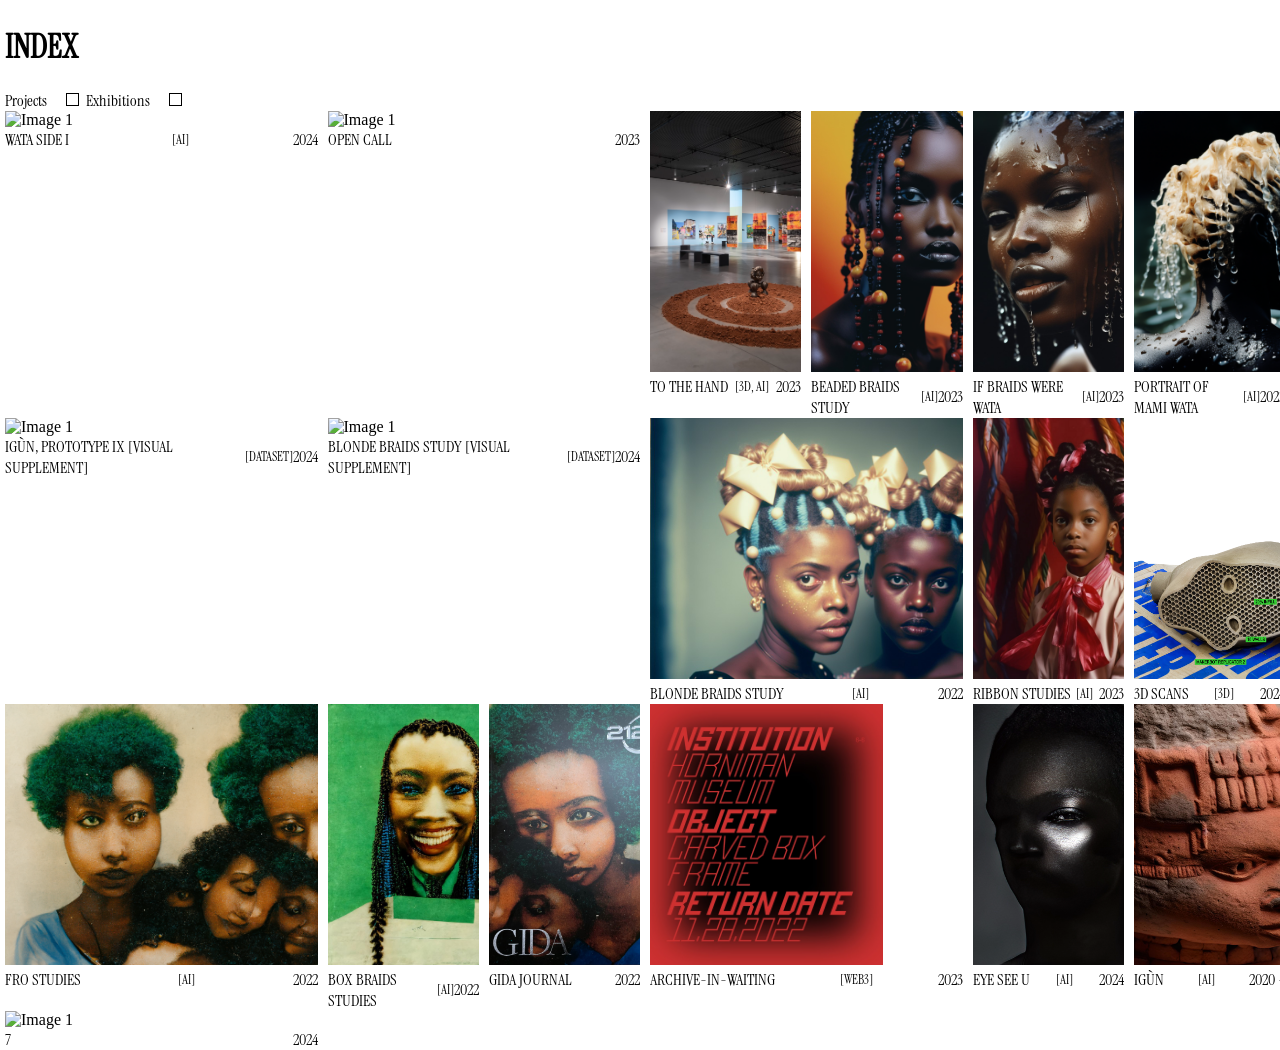
==== archive.html @ b1f9352c "v" ====
<!DOCTYPE html>
<html lang="en">
<head>
    <meta charset="UTF-8" />
    <meta name="viewport" content="width=device-width, initial-scale=1.0" />
    <title>Minne Atairu: Index</title>
    <link
        href="https://cdn.jsdelivr.net/npm/tailwindcss@2.2.19/dist/tailwind.min.css"
        rel="stylesheet"
    />
    <link href="https://fonts.googleapis.com/css2?family=Instrument+Serif&display=swap" rel="stylesheet">
    <link rel="stylesheet" href="style.css">
    <style>
        .index-container {
            display: grid;
            grid-template-columns: repeat(8, 1fr); /* 4 columns */
            column-gap: 10px;

        }
        .index-item {
        overflow: hidden; /* Ensures content does not spill out */
   
    }

    .index-item img {
        max-height: 100%; /* Ensure the image's maximum height is the item height */
        object-fit: cover;         height: 29vh; /* Set height of each item */

    }

    </style>
</head>
<body>
<h1>INDEX</h1>
<!-- Radio buttons for choosing between "Images" and "Text" -->
<div class="radio-container">
    <label for="projects">Projects</label>
    <input type="radio" id="images" name="displayType" value="images">
    <label for="exhibitions">Exhibitions</label>
    <input type="radio" id="text" name="displayType" value="text">
</div>

<div class="index-container">



        <div class="index-item landscape"  data-type="images">
            <img src="media/wata.gif" alt="Image 1" class="landscape">
            <div class="caption">WATA SIDE I <sup>[AI]</sup>
                <span class="year">2024</span>
              </div>        </div>


              <div class="index-item landscape"  data-type="text">
                <img src="exhibitions/open-call.jpg" alt="Image 1">
                <div class="caption">OPEN CALL 
                    <span class="year">2023</span>
                  </div>        </div>


        <div class="index-item portrait"  data-type="text">
            <img src="media/hand.png" alt="Image 1">
            <div class="caption">TO THE HAND  <sup>[3D, AI]</sup>
                <span class="year">2023</span>
              </div>        </div>

              <div class="index-item portrait"  data-type="text">
                <img src="media/beads.jpg" alt="Image 1" class="portrait">
                <div class="caption">BEADED BRAIDS STUDY  <sup>[AI]</sup>
                    <span class="year">2023</span>
                  </div>
            </div>

        <div class="index-item portrait"  data-type="images">
            <img src="media/watabraids.png" alt="Image 1" >
            <div class="caption">IF BRAIDS WERE WATA  <sup>[AI]</sup>
                <span class="year">2023</span>
              </div>        </div>


        <div class="index-item portrait"  data-type="text">
            <img src="media/mami.png" alt="Image 1" >
            <div class="caption">PORTRAIT OF MAMI WATA  <sup>[AI]</sup>
                <span class="year">2023</span>
              </div>        </div>

     


              <div class="index-item landscape"  data-type="text">
                <img src="archive-images/blonde-info.png" alt="Image 1" >
                <div class="caption">IGÙN, PROTOTYPE IX [VISUAL SUPPLEMENT] <sup>[DATASET]</sup>
                    <span class="year">2024</span>
                  </div>        </div>
    
        <div class="index-item landscape"  data-type="text">
            <img src="archive-images/blonde-info.png" alt="Image 1" >
            <div class="caption">BLONDE BRAIDS STUDY [VISUAL SUPPLEMENT]  <sup>[DATASET]</sup>
                <span class="year">2024</span>
              </div>        </div>


              <div class="index-item landscape"  data-type="text" >
                <img src="archive-images/blonde-braids.jpeg" alt="Image 1">
                <div class="caption">BLONDE BRAIDS STUDY  <sup>[AI]</sup>
                    <span class="year">2022</span>
                  </div>
            </div>
    

            <div class="index-item portrait"  data-type="images">
              <img src="media/ribbon.jpg" alt="Image 1" >
              <div class="caption">RIBBON STUDIES  <sup>[AI]</sup>
                  <span class="year">2023</span>
                </div>        </div>

            <div class="index-item portrait"  data-type="images" >
                <img src="media/bronzeprint.png" alt="Image 1">
                <div class="caption">3D SCANS  <sup>[3D]</sup>
                    <span class="year">2024</span>
                  </div>        </div>
  
    
            <div class="index-item landscape"  data-type="images" >
                <img src="archive-images/fro-hair.png" alt="Image 1">
                <div class="caption">FRO STUDIES  <sup>[AI]</sup>
                    <span class="year">2022</span>
                  </div>        </div>
    
    
            <div class="index-item portrait"  data-type="text" >
                <img src="media/box-braids.jpg" alt="Image 1">
                <div class="caption">BOX BRAIDS STUDIES <sup>[AI]</sup>
                    <span class="year">2022</span>
                  </div>        </div>
    
            <div class="index-item portrait"  data-type="images" >
                <img src="archive-images/gida.png" alt="Image 1">
                <div class="caption">GIDA JOURNAL 
                    <span class="year">2022</span>
                  </div>        </div>
    
    
      

                  <div class="index-item landscape"  data-type="images">
                    <img src="media/memoir.jpg" alt="Image 1">
                    <div class="caption">ARCHIVE-IN-WAITING <sup>[WEB3]</sup>
                        <span class="year">2023</span>
                      </div>        </div>
        
        
                <div class="index-item"  data-type="text" >
                    <img src="media/eye-see.png" alt="Image 1">
                    <div class="caption">EYE SEE U <sup>[AI]</sup>
                        <span class="year">2024</span>
                      </div>        </div>
        
                <div class="index-item"  data-type="images" >
                    <img src="media/igun.jpg" alt="Image 1">
                    <div class="caption">IGÙN <sup>[AI]</sup>
                        <span class="year">2020 - </span>
                      </div>        </div>
        
        
                <div class="index-item landscape"  data-type="text">
                    <img src="exhibitions/vermont.jpg" alt="Image 1" >
                    <div class="caption">7
                        <span class="year">2024</span>
                      </div>        </div>

</div>


</div>
<script type="text/javascript" src="main.js"></script>
</body>
</html>
---- style.css ----
body,
html {
  margin: 0;
  padding: 0;
  width: 100%;
  height: 100%;

}

body {
  padding: 5px;
}

.carousel-container {
  display: flex;
  align-items: center;
  justify-content: center;
  width: 100%;
  height: 100%;
}
.portrait {
  grid-column: span 1;
}

.landscape {
  grid-column: span 2;
}

.sort-arrow {
  display: inline-block;
  transform: rotate(0deg);
  /* Default state pointing down */
  transition: transform 0.3s ease-in-out;
}
.carousel-item a {    height: 100%;
  /* padding: 11px; */
  display: flex;
  flex-direction: column;}

.sort-arrow.up {
  transform: rotate(180deg);
  /* Flipped state pointing up */
}

div#yearTitle.grid-title {
  text-align: right;
}

div#eventTitle.grid-title,
div#hostTitle.grid-title,
div#yearTitle.grid-title {
  cursor: pointer;
}

.artwork-container {
  display: grid;
  gap: 10px;
  font-family: 'Instrument Serif', serif;
  grid-template-columns: 2fr 0.5fr 0.5fr;
  margin-bottom: 5px;
}

.event-container {
  display: grid;
  gap: 10px;
  font-family: 'Instrument Serif', serif;
  grid-template-columns: 2fr 0.5fr 0.5fr;
  margin-bottom: 5px;
}

.event-header {
  margin-bottom: 10px;
}

button {
  line-height: 0;
}

.carousel {
  display: flex;
  overflow: hidden;
  width: 100%;
}

.carousel-item {
  flex: 0 0 33.33%;
  padding: 5px;
  display: flex;
  flex-direction: column;
}

.carousel-item img {
  width: 100%;
  height: 100%;
  object-fit: cover;
}

.carousel-button {
  border: none;
  cursor: pointer;
  font-family: 'Instrument Serif', serif;
  position: absolute;
  bottom: 10px;
}

.carousel-button.prev {
  left: 5px;

}

.carousel-button.next {
  right: 5px;

}

.biocontainer {
  margin: 0 auto;
  display: grid;
  grid-template-columns: repeat(3, 1fr);
  grid-gap: 20px;
}




.biocolumn {
  flex-basis: calc(33.33% - 20px);
  margin: 10px;

}



.caption-text sup {
  top: 10px;
  padding-left: 5px;
  vertical-align: top; /* Aligns sup tag with the baseline of the text */

}

.caption {

  font-family: 'Instrument Serif', serif;
  display: flex;
  justify-content: space-between;
  align-items: center;

}

.caption-text {
  display: flex;
}



@media screen and (max-width: 768px) {

  /* Adjust the max-width as needed */
  .carousel-item {
    flex: 0 0 100%;
  }

  .index-container {
    grid-template-columns: repeat(2, 1fr) !important;
  }

  .event-header {
    display: none;
  }

  .biocontainer {
    grid-template-columns: 1fr;
  }



}

.menu-header {
  display: flex;
  justify-content: space-between;
  align-items: center;
  padding: 0 5px;
}

.menu-header a {
  text-decoration: none;
  color: #000;
  /* Example text color */
  font-size: 16px;
  font-family: 'Instrument Serif', serif;

}


H1,
p {
  font-family: 'Instrument Serif', serif;
}


.radio-container label {
  gap: 10px;
  font-family: 'Instrument Serif', serif;
  margin-right: 10px;
}

/* Style square radio buttons */
input[type="radio"] {
  -webkit-appearance: none;
  -moz-appearance: none;
  appearance: none;
  width: 13px;
  /* Set the width and height to create a square */
  height: 13px;
  border: 1px solid #000;
  /* Add a border for the square shape */
  border-radius: 0;
  /* Remove border radius to make it square */
  outline: none;
}

.upcoming {
  background: lime
}

/* Style radio button when checked */
input[type="radio"]:checked {
  background-color: #000;
  /* Change the background color when checked */
}


.artwork-container:hover {
  border-bottom: 1px solid #000;
  /* Adjust the color and size as needed */
}

.grid-header {
  display: contents;
  /* This ensures the header aligns with the grid */
}
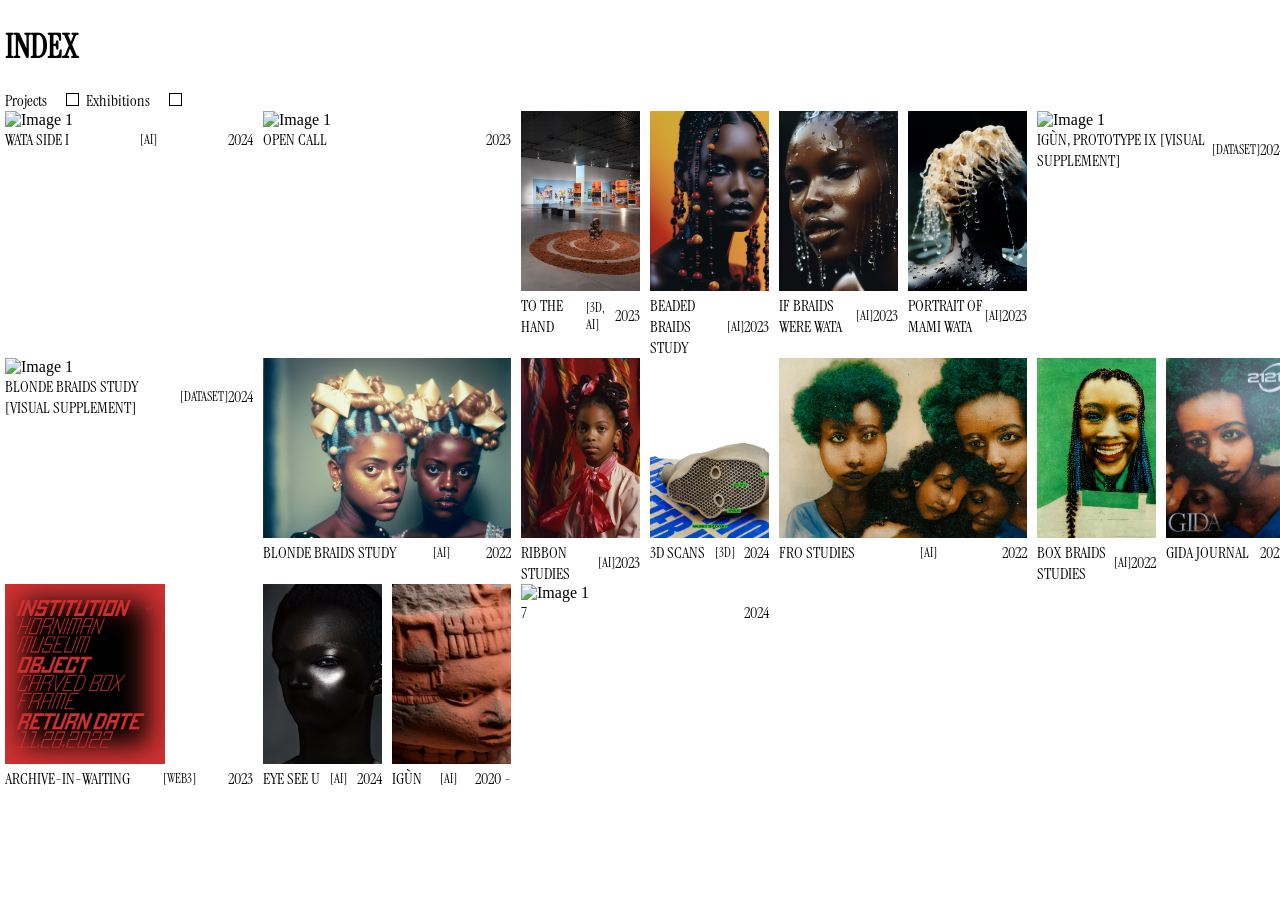
==== commit 71018a8d: "V" ====
--- a/archive.html
+++ b/archive.html
@@ -13,7 +13,7 @@
     <style>
         .index-container {
             display: grid;
-            grid-template-columns: repeat(8, 1fr); /* 4 columns */
+            grid-template-columns: repeat(10, 1fr); /* 4 columns */
             column-gap: 10px;
 
         }
@@ -24,7 +24,7 @@
 
     .index-item img {
         max-height: 100%; /* Ensure the image's maximum height is the item height */
-        object-fit: cover;         height: 29vh; /* Set height of each item */
+        object-fit: cover;         height: 20vh; /* Set height of each item */
 
     }
 
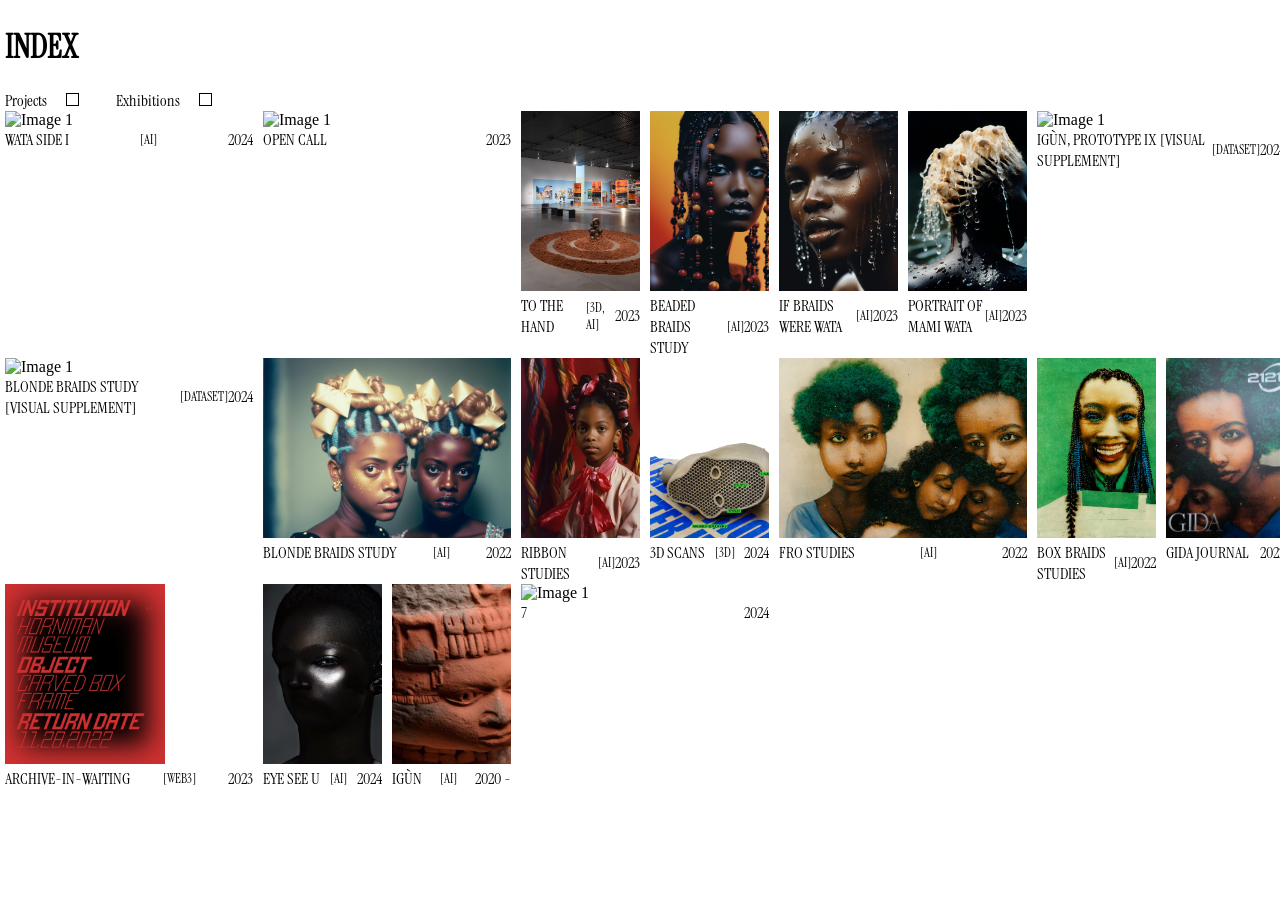
==== commit c3116647: "c" ====
--- a/archive.html
+++ b/archive.html
@@ -3,7 +3,7 @@
 <head>
     <meta charset="UTF-8" />
     <meta name="viewport" content="width=device-width, initial-scale=1.0" />
-    <title>Minne Atairu: Index</title>
+    <title>Minne Atairu: Archive</title>
     <link
         href="https://cdn.jsdelivr.net/npm/tailwindcss@2.2.19/dist/tailwind.min.css"
         rel="stylesheet"
@@ -36,7 +36,7 @@
 <div class="radio-container">
     <label for="projects">Projects</label>
     <input type="radio" id="images" name="displayType" value="images">
-    <label for="exhibitions">Exhibitions</label>
+    <label class="exhibitions-label" for="exhibitions">Exhibitions</label>
     <input type="radio" id="text" name="displayType" value="text">
 </div>
 
--- a/style.css
+++ b/style.css
@@ -11,6 +11,8 @@
   padding: 5px;
 }
 
+.exhibitions-label {margin-left: 30px;}
+
 .carousel-container {
   display: flex;
   align-items: center;
@@ -18,10 +20,11 @@
   width: 100%;
   height: 100%;
 }
+a{color: #000;}
 .portrait {
   grid-column: span 1;
 }
-
+.biotitle {margin-top: 40px;}
 .landscape {
   grid-column: span 2;
 }
@@ -116,7 +119,7 @@
 .biocontainer {
   margin: 0 auto;
   display: grid;
-  grid-template-columns: repeat(3, 1fr);
+  grid-template-columns: 2fr 1fr 1fr;
   grid-gap: 20px;
 }
 
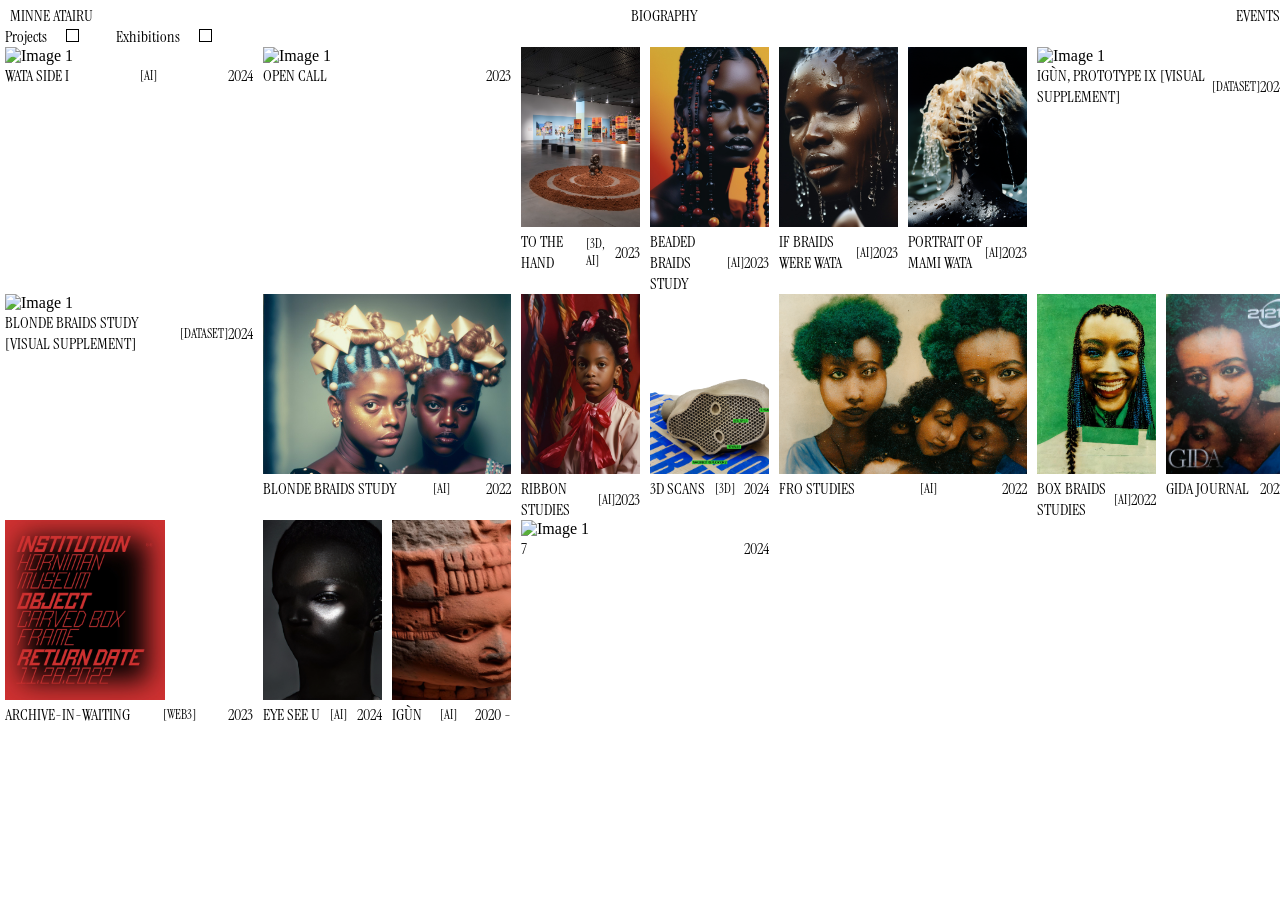
==== commit b53e7b74: "<div id="header-container"></div>" ====
--- a/archive.html
+++ b/archive.html
@@ -31,8 +31,8 @@
     </style>
 </head>
 <body>
-<h1>INDEX</h1>
-<!-- Radio buttons for choosing between "Images" and "Text" -->
+  <div id="header-container"></div>
+  <!-- Radio buttons for choosing between "Images" and "Text" -->
 <div class="radio-container">
     <label for="projects">Projects</label>
     <input type="radio" id="images" name="displayType" value="images">
--- a/style.css
+++ b/style.css
@@ -12,10 +12,11 @@
 }
 
 .exhibitions-label {margin-left: 30px;}
-
+div.carousel-counter{text-align: right;  font-family: 'Instrument Serif', serif;
+}
 .carousel-container {
-  display: flex;
-  align-items: center;
+  display: flex;    flex-direction: column; /* This will stack children vertically */
+
   justify-content: center;
   width: 100%;
   height: 100%;
@@ -45,9 +46,7 @@
   /* Flipped state pointing up */
 }
 
-div#yearTitle.grid-title {
-  text-align: right;
-}
+
 
 div#eventTitle.grid-title,
 div#hostTitle.grid-title,
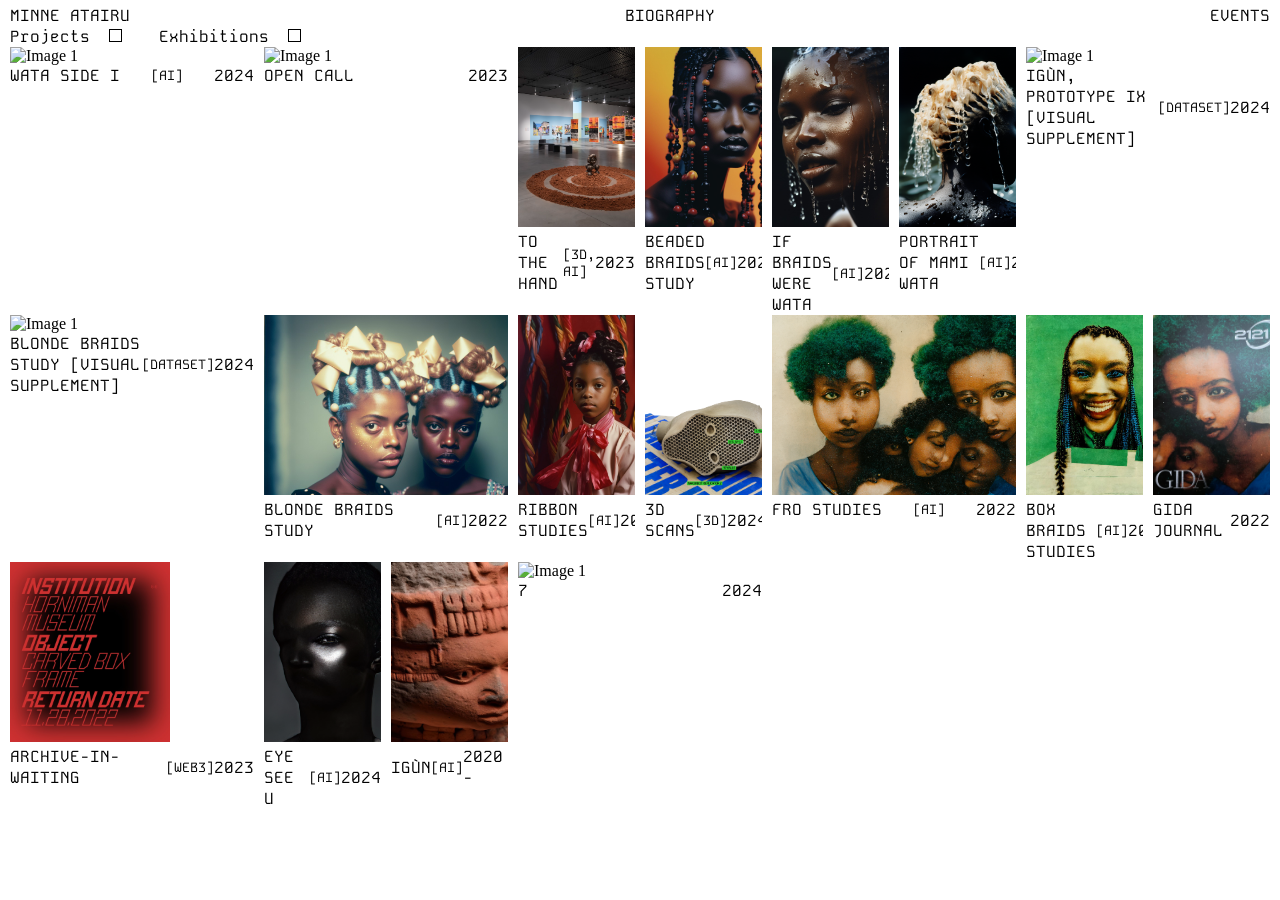
==== commit 083858c6: "ddd" ====
--- a/archive.html
+++ b/archive.html
@@ -8,7 +8,7 @@
         href="https://cdn.jsdelivr.net/npm/tailwindcss@2.2.19/dist/tailwind.min.css"
         rel="stylesheet"
     />
-    <link href="https://fonts.googleapis.com/css2?family=Instrument+Serif&display=swap" rel="stylesheet">
+    <link href="https://fonts.googleapis.com/css2?family=Kode+Mono:wght@400..700&display=swap" rel="stylesheet">
     <link rel="stylesheet" href="style.css">
     <style>
         .index-container {
--- a/style.css
+++ b/style.css
@@ -1,4 +1,9 @@
-body,
+/* Fix Header alignment issue on biography page */
+*{
+  box-sizing: border-box;
+}
+
+
 html {
   margin: 0;
   padding: 0;
@@ -7,19 +12,135 @@
 
 }
 
+
+video {
+
+  width: 100%;
+  height: 100%;
+}
+
+.video-container {
+  position: relative;
+  width: 100%;
+}
+
+  /* CSS for the caption */
+  .video-caption {
+    position: absolute;
+    top: 0;
+    right: 0px;
+    background-color: white;
+    color: black;
+    padding: 10px;
+    border: 1px solid;
+    font-family: 'Kode Mono', monospace; 
+
+}
+
+p{    text-align: justify;
+}
+ /* Add CSS for the accordion here */
+ .accordion {
+  display: flex;
+  flex-direction: column;  font-family: 'Kode Mono', monospace;    margin: 0;
+
+}
+a.link-ex{  
+  border: 1px solid;
+  padding: 0px 5px;
+  text-decoration: none;}
+  
+.accordion-item {
+  cursor: pointer;
+  transition: background-color 0.3s ease; /* Smooth transition for background color */
+}
+
+.accordion-content {
+  max-height: 0;
+  overflow: hidden;
+  transition: max-height 0.3s ease-in-out; /* Smooth transition for max-height */
+}
+
+
+.accordion-item.active + .accordion-content {
+  max-height: 1000px; /* Adjust to your content's maximum height */
+  padding: 10px 0;
+}
+.accordion-grid {
+  display: grid;
+  grid-template-columns: 1fr 2fr; /* Adjust the width as needed */
+}
+
+.accordion-grid-item {
+  display: contents; /* This makes the child elements participate in the grid layout of the parent */
+}
+.accordion-title, .accordion-year {
+  border-bottom: 1px solid #000; padding: 10px 0;
+}
+.three-image-grid {
+  display: grid;
+  grid-template-columns: repeat(3, 1fr); /* creates three columns of equal width */
+  grid-gap: 10px; /* adjust the gap between the columns */
+}
+.three-image-grid img {
+margin-top: 10px;
+  height: auto;width: 100%;
+}
+
+.image-grid {
+  display: grid;
+  grid-template-columns: repeat(2, 1fr); column-gap: 10px;
+
+}
+.caption-container {
+  display: flex;
+  justify-content: space-between; margin-top: -2px;
+}
+.image-serial, .image-caption {
+  display: inline-block; /* Display inline with block features */
+  margin: 0;     line-height: 0.9;
+
+}
+.page-info {
+  display: grid;
+  grid-template-columns: 1fr 2fr; /* Two columns */
+  column-gap: 10px; 
+}
+.image-grid img {
+width: 100%;
+  height: auto;
+}
+
+.image-caption {
+  font-family: 'Kode Mono', monospace;    margin: 0;
+  line-height: 1;
+}
+
 body {
-  padding: 5px;
+  padding: 5px 10px;     margin: 0;
+
+}
+.carousel-item {
+  /* Existing styles */
+  transition: transform 0.5s ease-in; /* Adjust the duration and easing function as needed */
 }
 
 .exhibitions-label {margin-left: 30px;}
-div.carousel-counter{text-align: right;  font-family: 'Instrument Serif', serif;
+div.carousel-counter{text-align: right;  font-family: 'Kode Mono', monospace;    bottom: 0;
+  margin-bottom: -1px;
+  position: absolute;
+  text-align: center;
+  padding-left: 47%;
+}
+#header-container {
+  min-height: 18px; /* Adjust this to match your header's height */
+  /* Other styles to match the header's look, possibly a loading indicator */
 }
 .carousel-container {
-  display: flex;    flex-direction: column; /* This will stack children vertically */
+  display: flex;    flex-direction: column; height:  calc(100% - 18px);;
 
   justify-content: center;
   width: 100%;
-  height: 100%;
 }
 a{color: #000;}
 .portrait {
@@ -57,7 +178,7 @@
 .artwork-container {
   display: grid;
   gap: 10px;
-  font-family: 'Instrument Serif', serif;
+  font-family: 'Kode Mono', monospace;
   grid-template-columns: 2fr 0.5fr 0.5fr;
   margin-bottom: 5px;
 }
@@ -65,7 +186,7 @@
 .event-container {
   display: grid;
   gap: 10px;
-  font-family: 'Instrument Serif', serif;
+  font-family: 'Kode Mono', monospace;
   grid-template-columns: 2fr 0.5fr 0.5fr;
   margin-bottom: 5px;
 }
@@ -89,8 +210,12 @@
   padding: 5px;
   display: flex;
   flex-direction: column;
-}
-
+  filter: blur(15px); /* Apply blur to all by default */
+
+}
+.carousel-item.active { /* Class for the unblurred, active item */
+  filter: none;
+}
 .carousel-item img {
   width: 100%;
   height: 100%;
@@ -100,14 +225,14 @@
 .carousel-button {
   border: none;
   cursor: pointer;
-  font-family: 'Instrument Serif', serif;
+  font-family: 'Kode Mono', monospace;
   position: absolute;
   bottom: 10px;
 }
 
 .carousel-button.prev {
   left: 5px;
-
+z-index: 2;
 }
 
 .carousel-button.next {
@@ -127,7 +252,6 @@
 
 .biocolumn {
   flex-basis: calc(33.33% - 20px);
-  margin: 10px;
 
 }
 
@@ -142,7 +266,7 @@
 
 .caption {
 
-  font-family: 'Instrument Serif', serif;
+  font-family: 'Kode Mono', monospace;
   display: flex;
   justify-content: space-between;
   align-items: center;
@@ -170,11 +294,14 @@
     display: none;
   }
 
-  .biocontainer {
+  .biocontainer,   .image-grid, .page-info, .three-image-grid {
     grid-template-columns: 1fr;
   }
 
-
+div.grid-item.year{position: absolute;right:10px}
+div.artwork-container{margin-top: 30px;}
+.artwork-container {
+  grid-template-columns: 1fr;}
 
 }
 
@@ -182,7 +309,6 @@
   display: flex;
   justify-content: space-between;
   align-items: center;
-  padding: 0 5px;
 }
 
 .menu-header a {
@@ -190,20 +316,20 @@
   color: #000;
   /* Example text color */
   font-size: 16px;
-  font-family: 'Instrument Serif', serif;
+  font-family: 'Kode Mono', monospace;
 
 }
 
 
 H1,
 p {
-  font-family: 'Instrument Serif', serif;
+  font-family: 'Kode Mono', monospace;
 }
 
 
 .radio-container label {
   gap: 10px;
-  font-family: 'Instrument Serif', serif;
+  font-family: 'Kode Mono', monospace;
   margin-right: 10px;
 }
 
@@ -241,4 +367,4 @@
 .grid-header {
   display: contents;
   /* This ensures the header aligns with the grid */
-}+}
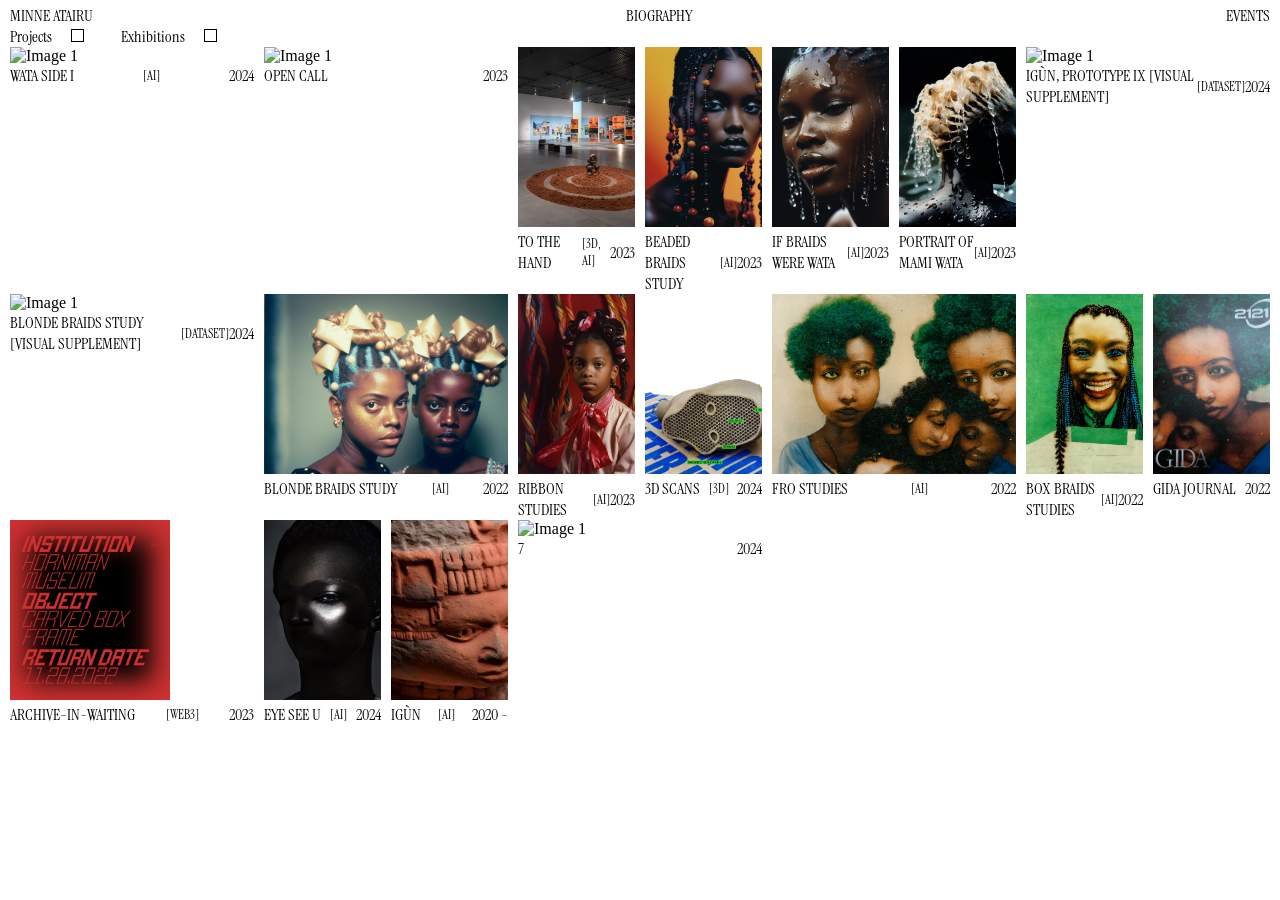
==== commit cec0cbcb: "'Kode Mono', monospace;" ====
--- a/archive.html
+++ b/archive.html
@@ -8,7 +8,7 @@
         href="https://cdn.jsdelivr.net/npm/tailwindcss@2.2.19/dist/tailwind.min.css"
         rel="stylesheet"
     />
-    <link href="https://fonts.googleapis.com/css2?family=Kode+Mono:wght@400..700&display=swap" rel="stylesheet">
+    <link href="https://fonts.googleapis.com/css2?family=Instrument+Serif:ital@0;1&display=swap" rel="stylesheet">
     <link rel="stylesheet" href="style.css">
     <style>
         .index-container {
--- a/style.css
+++ b/style.css
@@ -33,7 +33,7 @@
     color: black;
     padding: 10px;
     border: 1px solid;
-    font-family: 'Kode Mono', monospace; 
+    font-family: 'Instrument Serif', serif; 
 
 }
 
@@ -42,7 +42,7 @@
  /* Add CSS for the accordion here */
  .accordion {
   display: flex;
-  flex-direction: column;  font-family: 'Kode Mono', monospace;    margin: 0;
+  flex-direction: column;  font-family: 'Instrument Serif', serif;    margin: 0;
 
 }
 a.link-ex{  
@@ -92,6 +92,7 @@
   grid-template-columns: repeat(2, 1fr); column-gap: 10px;
 
 }
+.page-close{position: absolute;right: 10px;top:10px}
 .caption-container {
   display: flex;
   justify-content: space-between; margin-top: -2px;
@@ -103,7 +104,7 @@
 }
 .page-info {
   display: grid;
-  grid-template-columns: 1fr 2fr; /* Two columns */
+  grid-template-columns: 1fr 1fr; /* Two columns */
   column-gap: 10px; 
 }
 .image-grid img {
@@ -112,7 +113,7 @@
 }
 
 .image-caption {
-  font-family: 'Kode Mono', monospace;    margin: 0;
+  font-family: 'Instrument Serif', serif;    margin: 0;
   line-height: 1;
 }
 
@@ -126,7 +127,7 @@
 }
 
 .exhibitions-label {margin-left: 30px;}
-div.carousel-counter{text-align: right;  font-family: 'Kode Mono', monospace;    bottom: 0;
+div.carousel-counter{text-align: right;  font-family: 'Instrument Serif', serif;    bottom: 0;
   margin-bottom: -1px;
   position: absolute;
   text-align: center;
@@ -178,16 +179,16 @@
 .artwork-container {
   display: grid;
   gap: 10px;
-  font-family: 'Kode Mono', monospace;
-  grid-template-columns: 2fr 0.5fr 0.5fr;
+  font-family: 'Instrument Serif', serif;
+  grid-template-columns: 2fr 1fr 0.1fr;
   margin-bottom: 5px;
 }
 
 .event-container {
   display: grid;
   gap: 10px;
-  font-family: 'Kode Mono', monospace;
-  grid-template-columns: 2fr 0.5fr 0.5fr;
+  font-family: 'Instrument Serif', serif;
+  grid-template-columns: 2fr 1fr 0.1fr;
   margin-bottom: 5px;
 }
 
@@ -210,12 +211,9 @@
   padding: 5px;
   display: flex;
   flex-direction: column;
-  filter: blur(15px); /* Apply blur to all by default */
-
-}
-.carousel-item.active { /* Class for the unblurred, active item */
-  filter: none;
-}
+
+}
+
 .carousel-item img {
   width: 100%;
   height: 100%;
@@ -225,7 +223,7 @@
 .carousel-button {
   border: none;
   cursor: pointer;
-  font-family: 'Kode Mono', monospace;
+  font-family: 'Instrument Serif', serif;
   position: absolute;
   bottom: 10px;
 }
@@ -266,7 +264,7 @@
 
 .caption {
 
-  font-family: 'Kode Mono', monospace;
+  font-family: 'Instrument Serif', serif;
   display: flex;
   justify-content: space-between;
   align-items: center;
@@ -316,20 +314,20 @@
   color: #000;
   /* Example text color */
   font-size: 16px;
-  font-family: 'Kode Mono', monospace;
+  font-family: 'Instrument Serif', serif;
 
 }
 
 
 H1,
 p {
-  font-family: 'Kode Mono', monospace;
+  font-family: 'Instrument Serif', serif;
 }
 
 
 .radio-container label {
   gap: 10px;
-  font-family: 'Kode Mono', monospace;
+  font-family: 'Instrument Serif', serif;
   margin-right: 10px;
 }
 
@@ -368,3 +366,31 @@
   display: contents;
   /* This ensures the header aligns with the grid */
 }
+
+.arrow {
+  cursor: pointer;
+  position: absolute;
+  top: 50%;
+  width: auto;
+  padding: 16px;
+  margin-top: -22px;
+  color: white;
+  font-size: 18px;
+  transition: 0.6s ease;
+  user-select: none;
+}
+
+.left-arrow {
+  left: 0;
+
+}
+
+.right-arrow {
+  right: 0;
+
+}
+
+
+body.project-page{padding: 0;}
+a.page-close{text-decoration: none;}
+img.page-image{height:100vh;}
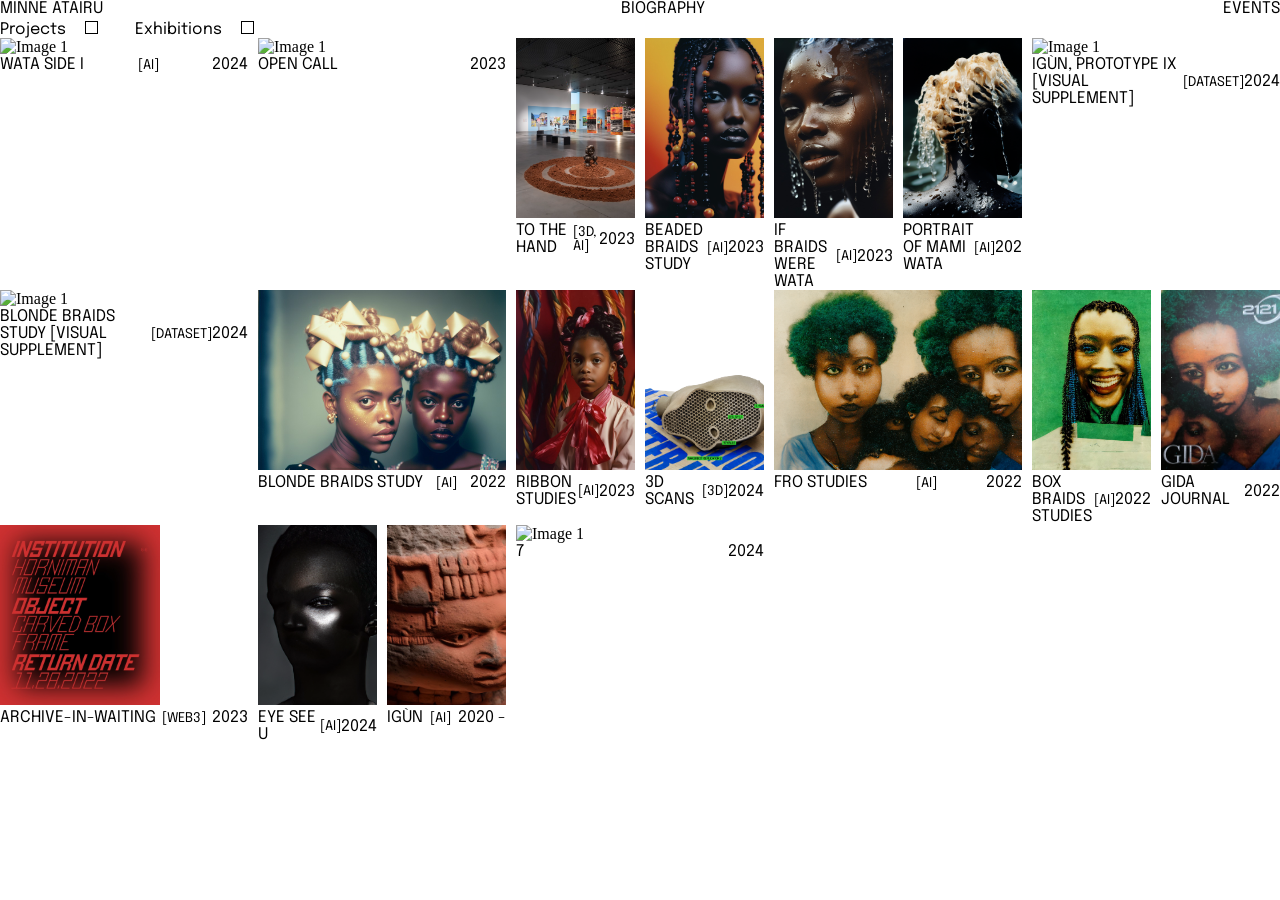
==== commit 29491a7d: "vvv" ====
--- a/archive.html
+++ b/archive.html
@@ -8,7 +8,7 @@
         href="https://cdn.jsdelivr.net/npm/tailwindcss@2.2.19/dist/tailwind.min.css"
         rel="stylesheet"
     />
-    <link href="https://fonts.googleapis.com/css2?family=Instrument+Serif:ital@0;1&display=swap" rel="stylesheet">
+    <link href="https://fonts.googleapis.com/css2?family=Epilogue:ital,wght@0,100..900;1,100..900&family=Instrument+Serif&display=swap" rel="stylesheet">
     <link rel="stylesheet" href="style.css">
     <style>
         .index-container {
--- a/style.css
+++ b/style.css
@@ -33,7 +33,7 @@
     color: black;
     padding: 10px;
     border: 1px solid;
-    font-family: 'Instrument Serif', serif; 
+    font-family: 'Epilogue', sans-serif; 
 
 }
 
@@ -42,7 +42,7 @@
  /* Add CSS for the accordion here */
  .accordion {
   display: flex;
-  flex-direction: column;  font-family: 'Instrument Serif', serif;    margin: 0;
+  flex-direction: column;  font-family: 'Epilogue', sans-serif;    margin: 0;
 
 }
 a.link-ex{  
@@ -113,21 +113,21 @@
 }
 
 .image-caption {
-  font-family: 'Instrument Serif', serif;    margin: 0;
+  font-family: 'Epilogue', sans-serif;    margin: 0;
   line-height: 1;
 }
 
 body {
-  padding: 5px 10px;     margin: 0;
+  padding:0;     margin: 0;
 
 }
 .carousel-item {
-  /* Existing styles */
+
   transition: transform 0.5s ease-in; /* Adjust the duration and easing function as needed */
 }
 
 .exhibitions-label {margin-left: 30px;}
-div.carousel-counter{text-align: right;  font-family: 'Instrument Serif', serif;    bottom: 0;
+div.carousel-counter{text-align: right;  font-family: 'Epilogue', sans-serif;    bottom: 0;
   margin-bottom: -1px;
   position: absolute;
   text-align: center;
@@ -158,7 +158,7 @@
   /* Default state pointing down */
   transition: transform 0.3s ease-in-out;
 }
-.carousel-item a {    height: 100%;
+.'Epilogue', sans-serif; a {    height: 100%;
   /* padding: 11px; */
   display: flex;
   flex-direction: column;}
@@ -179,7 +179,7 @@
 .artwork-container {
   display: grid;
   gap: 10px;
-  font-family: 'Instrument Serif', serif;
+  font-family: 'Epilogue', sans-serif;
   grid-template-columns: 2fr 1fr 0.1fr;
   margin-bottom: 5px;
 }
@@ -187,7 +187,7 @@
 .event-container {
   display: grid;
   gap: 10px;
-  font-family: 'Instrument Serif', serif;
+  font-family: 'Epilogue', sans-serif;
   grid-template-columns: 2fr 1fr 0.1fr;
   margin-bottom: 5px;
 }
@@ -201,21 +201,25 @@
 }
 
 .carousel {
-  display: flex;
+
   overflow: hidden;
   width: 100%;
 }
 
+.carousel {
+  display: flex;
+  overflow-x: auto;
+  scroll-snap-type: x mandatory;
+}
+
 .carousel-item {
-  flex: 0 0 33.33%;
-  padding: 5px;
-  display: flex;
-  flex-direction: column;
+  flex: 0 0 100%;
+  scroll-snap-align: start;
+  width: 100%;
 
 }
 
 .carousel-item img {
-  width: 100%;
   height: 100%;
   object-fit: cover;
 }
@@ -223,7 +227,7 @@
 .carousel-button {
   border: none;
   cursor: pointer;
-  font-family: 'Instrument Serif', serif;
+  font-family: 'Epilogue', sans-serif;
   position: absolute;
   bottom: 10px;
 }
@@ -264,7 +268,7 @@
 
 .caption {
 
-  font-family: 'Instrument Serif', serif;
+  font-family: 'Epilogue', sans-serif;
   display: flex;
   justify-content: space-between;
   align-items: center;
@@ -314,20 +318,20 @@
   color: #000;
   /* Example text color */
   font-size: 16px;
-  font-family: 'Instrument Serif', serif;
+  font-family: 'Epilogue', sans-serif;
 
 }
 
 
 H1,
 p {
-  font-family: 'Instrument Serif', serif;
+  font-family: 'Epilogue', sans-serif;
 }
 
 
 .radio-container label {
   gap: 10px;
-  font-family: 'Instrument Serif', serif;
+  font-family: 'Epilogue', sans-serif;
   margin-right: 10px;
 }
 
